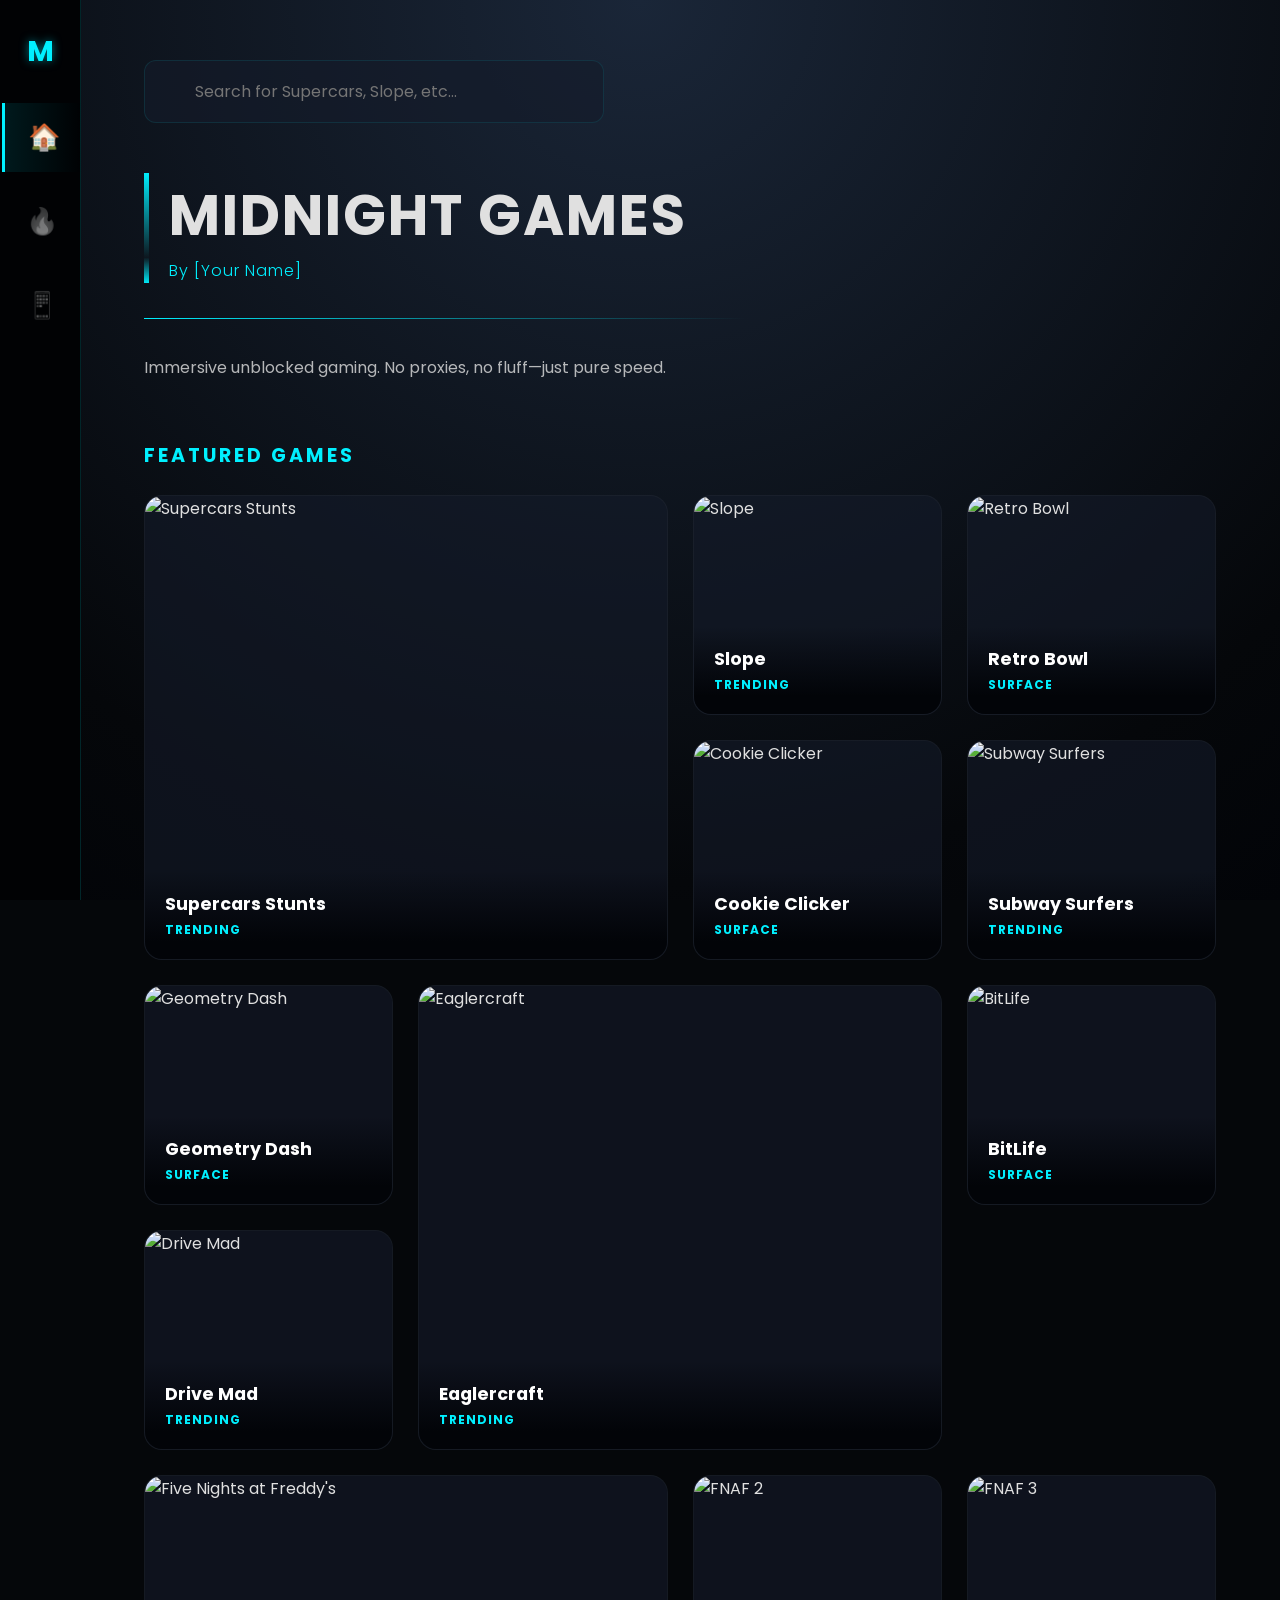
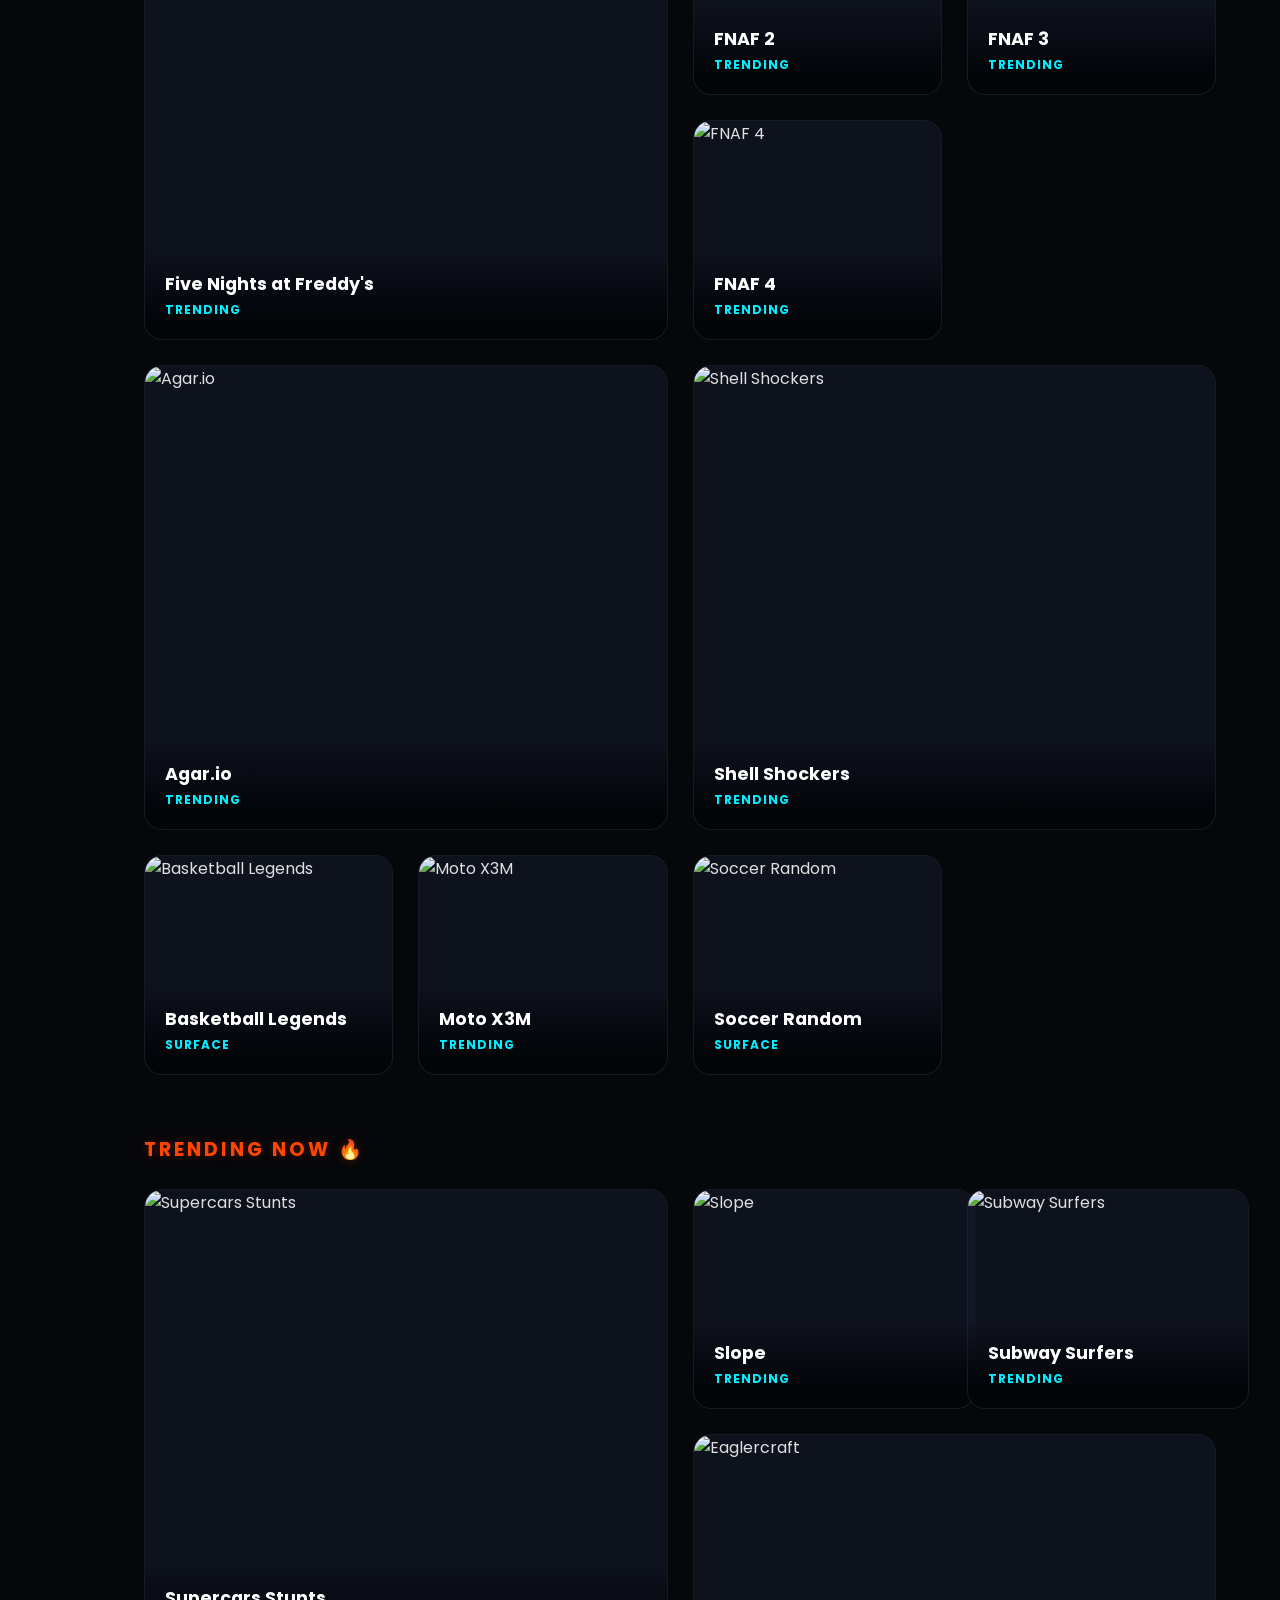
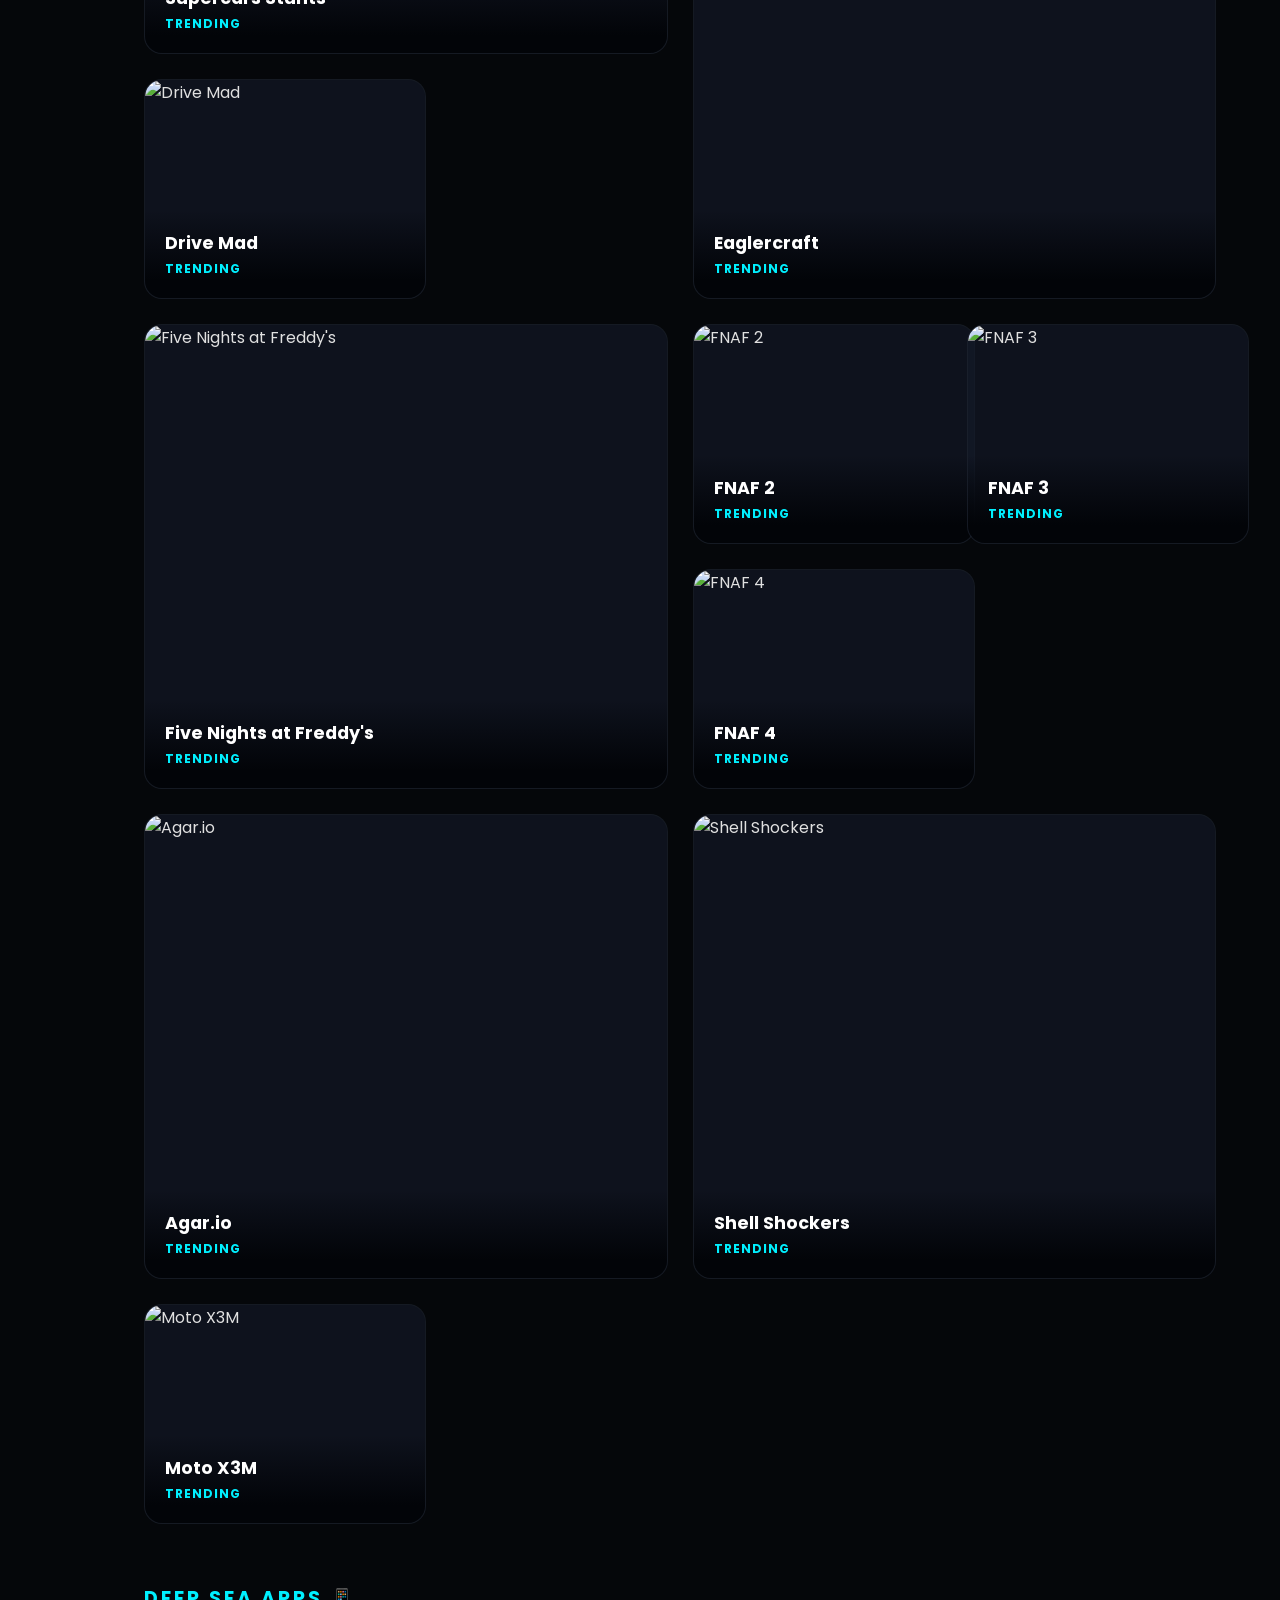
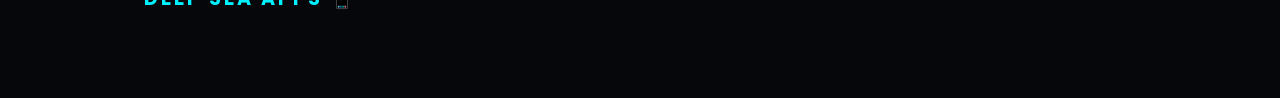
==== index.html @ 30ae0dbc "finish basic layout etc" ====
<!doctype html>
<html lang="en">
  <head>
    <meta charset="UTF-8" />
    <meta name="viewport" content="width=device-width, initial-scale=1.0" />
    <title>Midnight Games | Surface</title>
    <link rel="stylesheet" href="assets/css/style.css" />
  </head>
  <body>
    <aside class="sidebar">
      <div class="side-logo">M</div>
      <nav class="side-nav">
        <a href="index.html" class="active">🏠</a>
        <a href="#trending">🔥</a>
        <a href="#apps">📱</a>
      </nav>
    </aside>

    <main class="main-content">
      <nav class="top-nav">
        <div class="search-wr apper">
          <input
            type="text"
            id="gameSearch"
            placeholder="Search for Supercars, Slope, etc..."
          />
        </div>
      </nav>

      <header class="hero">
        <h1 class="title-main">MIDNIGHT GAMES</h1>
        <p class="role-subtitle">By [Your Name]</p>
        <div class="desc-container">
          <p class="fading-desc">
            Immersive unblocked gaming. No proxies, no fluff—just pure speed.
          </p>
        </div>
      </header>

      <section class="content-area">
        <h2 class="section-label">Featured Games</h2>
        <div class="bento-grid" id="featuredGrid"></div>
      </section>

      <section class="content-area" id="trending">
        <h2 class="section-label">
          Trending Now <span class="glow-text">🔥</span>
        </h2>
        <div class="bento-grid" id="trendingGrid"></div>
      </section>

      <section class="content-area" id="apps">
        <h2 class="section-label">
          Deep Sea Apps <span class="glow-text">📱</span>
        </h2>
        <div class="bento-grid" id="appsGrid"></div>
      </section>
    </main>

    <script src="assets/js/render.js"></script>
    <script src="assets/js/core.js"></script>
  </body>
</html>
---- assets/css/style.css ----
@import url("https://fonts.googleapis.com/css2?family=Poppins:wght@300;400;600&display=swap");

:root {
  /* 1. Spread the gradient: Changed 60% to 80% so the transition is smoother.
     2. Lifted the color: Used #1a2638 for a clearer 'Midnight' blue glow.
  */
  --bg: radial-gradient(
    circle at 50% 0%,
    #1a2638 0%,
    #05070a 80%,
    #020408 100%
  );
  --sidebar-bg: #010204; /* Slightly darker than the main bg to create a 'step' */
  --card: rgba(
    21,
    28,
    43,
    0.6
  ); /* Semi-transparent so the bg glow peeks through */
  --cyan: #00f0ff;
  --text: #e0e0e0;
  --sidebar-w: 80px;
  --transition: 0.3s cubic-bezier(0.4, 0, 0.2, 1);
}

body {
  /* Combined into the shorthand for better browser support */
  background: var(--bg) no-repeat fixed;
  background-color: #05070a;

  color: var(--text);
  font-family: "Poppins", Roboto, Helvetica, Arial, sans-serif;
  margin: 0;
  display: flex;
  min-height: 100vh;
}

/* Add this to your sidebar class to make the background change obvious */
.sidebar {
  background-color: var(--sidebar-bg);
  border-right: 1px solid rgba(0, 240, 255, 0.1);
  backdrop-filter: blur(10px);
}
/* Fix for the "Purple/Blue" link issue */
a {
  text-decoration: none;
  color: inherit; /* Forces link to stay white/gray */
  outline: none;
}

/* Sidebar Customization */
.sidebar {
  width: var(--sidebar-w);
  height: 100vh;
  background: var(--sidebar-bg);
  position: fixed;
  display: flex;
  flex-direction: column;
  align-items: center;
  border-right: 1px solid rgba(0, 240, 255, 0.15); /* Subtle cyan glow line */
  z-index: 1000;
}

.side-logo {
  font-size: 1.8rem;
  font-weight: bold;
  color: var(--cyan);
  margin: 30px 0;
  text-shadow: 0 0 10px rgba(0, 240, 255, 0.5);
}

.side-nav {
  display: flex;
  flex-direction: column;
  gap: 15px;
  width: 100%;
}

.side-nav a {
  font-size: 26px;
  padding: 15px 0;
  text-align: center;
  filter: grayscale(1) opacity(0.5);
  transition: var(--transition);
  border-left: 3px solid transparent;
}

.side-nav a:hover,
.side-nav a.active {
  filter: grayscale(0) opacity(1);
  background: linear-gradient(90deg, rgba(0, 240, 255, 0.1), transparent);
  border-left: 3px solid var(--cyan);
  transform: translateX(2px);
}

/* Main Content Area */
.main-content {
  margin-left: var(--sidebar-w);
  padding: 60px 5%;
  width: 100%;
}

/* Custom Instructions: Borders & Hero */
.title-main {
  /* Removed solid border, using border-image for a fading effect */
  border-left: 5px solid;
  border-image: linear-gradient(to bottom, var(--cyan), transparent) 1;
  padding-left: 20px;
  font-size: clamp(2rem, 5vw, 3.5rem);
  margin: 0;
  text-transform: uppercase;
  letter-spacing: 2px;
}

.role-subtitle {
  border-left: 5px solid;
  border-image: linear-gradient(to top, var(--cyan), transparent) 1; /* Fades upward to meet the name */
  padding-left: 20px;
  font-weight: 300;
  letter-spacing: 1px;
  color: var(--cyan);
  margin: 0;
}
.desc-container {
  margin-top: 35px;
  padding-top: 20px;
  border-top: 1px solid;
  border-image: linear-gradient(90deg, var(--cyan), transparent) 1; /* Fading top border */
  max-width: 600px;
}

.fading-desc {
  line-height: 1.6;
  opacity: 0.8;
}

/* Grid & Game Cards */
.section-label {
  margin: 60px 0 25px 0;
  font-size: 1.2rem;
  text-transform: uppercase;
  letter-spacing: 3px;
  color: var(--cyan);
}

.bento-grid {
  display: grid;
  grid-template-columns: repeat(auto-fill, minmax(240px, 1fr));
  grid-auto-rows: 220px;
  gap: 25px;
}

.game-tile {
  background: var(--card);
  border-radius: 18px;
  overflow: hidden;
  position: relative;
  border: 1px solid rgba(255, 255, 255, 0.03);
  transition: var(--transition);
  cursor: pointer;
}

.game-tile:hover {
  transform: translateY(-8px) scale(1.02);
  border-color: var(--cyan);
  box-shadow: 0 15px 35px rgba(0, 240, 255, 0.15);
}

.game-tile img {
  width: 100%;
  height: 100%;
  object-fit: cover;
  transition: 0.5s ease;
}

.game-tile:hover img {
  transform: scale(1.1);
}

/* Professional Game Info Overlay */
.tile-info {
  position: absolute;
  bottom: 0;
  width: 100%;
  padding: 20px;
  background: linear-gradient(to top, rgba(2, 4, 8, 1) 20%, transparent);
  display: flex;
  flex-direction: column;
  gap: 4px;
}

.tile-info h3 {
  margin: 0;
  font-size: 1.1rem;
  color: #fff; /* Keep title white */
}

.tile-info p {
  margin: 0;
  font-size: 0.75rem;
  color: var(--cyan); /* Category glows cyan */
  font-weight: bold;
  text-transform: uppercase;
  letter-spacing: 1px;
}
/* --- Search Bar Customization --- */
/* Container for the search bar to keep it aligned */
.top-nav {
  width: 100%;
  margin-bottom: 50px;
  display: flex;
  justify-content: flex-start; /* Aligns it to the left */
}

.search-wrapper {
  position: relative;
  width: 100%;
  max-width: 600px; /* Increased from 450px to 600px for a more "command center" feel */
}

#gameSearch {
  width: 100%; /* This ensures it fills the 600px wrapper */
  padding: 18px 20px 18px 50px; /* Slightly taller for a more modern, 'soft' feel */
  background: var(--card);
  border: 1px solid rgba(0, 240, 255, 0.1);
  border-radius: 12px; /* Matches your 'soft' Poppins vibe better than 10px */
  color: white;
  font-family:
    "Poppins", sans-serif; /* Ensures the font carries over to the input */
  font-size: 1rem;
  transition: all 0.3s ease;
  outline: none;
}

/* The Glow Effect when you click it */
#gameSearch:focus {
  border-color: var(--cyan);
  box-shadow: 0 0 15px rgba(0, 240, 255, 0.2);
  background: #111a2b;
}

/* Magnifying glass icon positioning */
.search-wrapper::before {
  content: "🔍";
  position: absolute;
  left: 15px;
  top: 50%;
  transform: translateY(-50%);
  font-size: 1.1rem;
  opacity: 0.5;
}
html {
  scroll-behavior: smooth;
}

/* Add a little glow to the trending section label */
#trending .section-label {
  color: #ff4500; /* Orange-Red glow */
  text-shadow: 0 0 10px rgba(255, 69, 0, 0.3);
}

.glow-text {
  animation: flicker 2s infinite;
}

@keyframes flicker {
  0%,
  100% {
    opacity: 1;
  }
  50% {
    opacity: 0.5;
  }
}
/* Container for the horizontal scroll */
.trending-wrapper {
  display: flex;
  overflow-x: auto; /* Allows side scrolling */
  gap: 20px;
  padding: 20px 0;
  scrollbar-width: none; /* Hides scrollbar on Firefox */
  scroll-behavior: smooth;
}

.trending-wrapper::-webkit-scrollbar {
  display: none; /* Hides scrollbar on Chrome/Safari */
}

/* Force tiles in the trending section to stay a fixed width */
#trendingGrid .game-tile {
  min-width: 280px; /* Adjust based on how "tempting" you want them */
  flex-shrink: 0; /* Prevents tiles from squishing */
}
/* Add this to style.css to give FNAF games a special feel */
.game-tile[onclick*="fnaf"]:hover {
  border-color: #ff0000;
  box-shadow: 0 0 20px rgba(255, 0, 0, 0.4);
}
/* This makes the "large" games take up more space in the grid */
.game-tile.large {
  grid-column: span 2;
  grid-row: span 2;
}

/* On mobile, we force them back to normal so they don't break the screen */
@media (max-width: 600px) {
  .game-tile.large {
    grid-column: span 1;
    grid-row: span 1;
  }
}
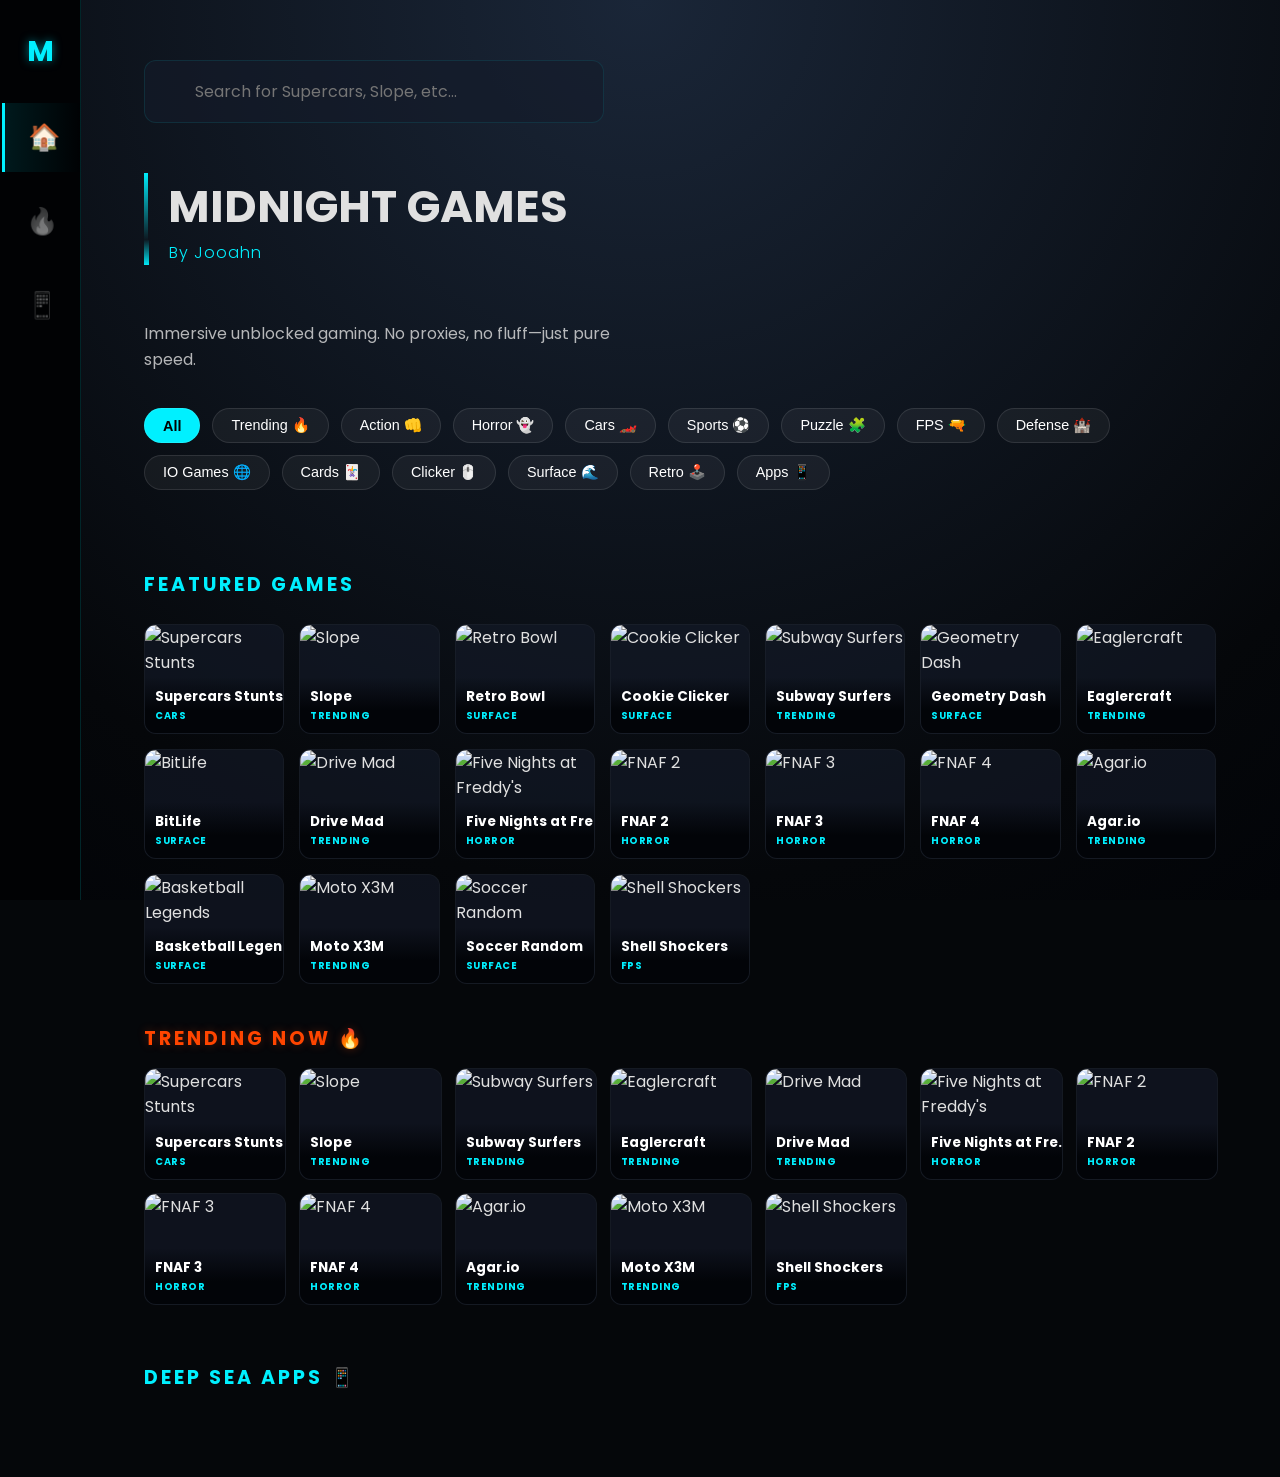
==== commit fca4d21b: "ready for deployment" ====
--- a/index.html
+++ b/index.html
@@ -29,14 +29,62 @@
 
       <header class="hero">
         <h1 class="title-main">MIDNIGHT GAMES</h1>
-        <p class="role-subtitle">By [Your Name]</p>
+        <p class="role-subtitle">By Jooahn</p>
         <div class="desc-container">
           <p class="fading-desc">
             Immersive unblocked gaming. No proxies, no fluff—just pure speed.
           </p>
         </div>
       </header>
+      <nav class="category-nav">
+        <button class="cat-btn active" onclick="filterByCategory('all')">
+          All
+        </button>
+        <button class="cat-btn" onclick="filterByCategory('Trending')">
+          Trending 🔥
+        </button>
 
+        <button class="cat-btn" onclick="filterByCategory('Action')">
+          Action 👊
+        </button>
+        <button class="cat-btn" onclick="filterByCategory('Horror')">
+          Horror 👻
+        </button>
+        <button class="cat-btn" onclick="filterByCategory('Cars')">
+          Cars 🏎️
+        </button>
+        <button class="cat-btn" onclick="filterByCategory('Sports')">
+          Sports ⚽
+        </button>
+        <button class="cat-btn" onclick="filterByCategory('Puzzle')">
+          Puzzle 🧩
+        </button>
+        <button class="cat-btn" onclick="filterByCategory('FPS')">
+          FPS 🔫
+        </button>
+        <button class="cat-btn" onclick="filterByCategory('TowerDefense')">
+          Defense 🏰
+        </button>
+        <button class="cat-btn" onclick="filterByCategory('IO')">
+          IO Games 🌐
+        </button>
+        <button class="cat-btn" onclick="filterByCategory('Cards')">
+          Cards 🃏
+        </button>
+        <button class="cat-btn" onclick="filterByCategory('Clicker')">
+          Clicker 🖱️
+        </button>
+
+        <button class="cat-btn" onclick="filterByCategory('Surface')">
+          Surface 🌊
+        </button>
+        <button class="cat-btn" onclick="filterByCategory('Retro')">
+          Retro 🕹️
+        </button>
+        <button class="cat-btn" onclick="filterByCategory('App')">
+          Apps 📱
+        </button>
+      </nav>
       <section class="content-area">
         <h2 class="section-label">Featured Games</h2>
         <div class="bento-grid" id="featuredGrid"></div>
@@ -46,7 +94,8 @@
         <h2 class="section-label">
           Trending Now <span class="glow-text">🔥</span>
         </h2>
-        <div class="bento-grid" id="trendingGrid"></div>
+
+        <div class="trending-wrapper" id="trendingGrid"></div>
       </section>
 
       <section class="content-area" id="apps">
--- a/assets/css/style.css
+++ b/assets/css/style.css
@@ -102,14 +102,11 @@
 
 /* Custom Instructions: Borders & Hero */
 .title-main {
-  /* Removed solid border, using border-image for a fading effect */
-  border-left: 5px solid;
+  border-left: 4px solid;
   border-image: linear-gradient(to bottom, var(--cyan), transparent) 1;
   padding-left: 20px;
-  font-size: clamp(2rem, 5vw, 3.5rem);
-  margin: 0;
-  text-transform: uppercase;
-  letter-spacing: 2px;
+  font-size: clamp(1.8rem, 4vw, 2.8rem); /* Slightly smaller */
+  margin: 0;
 }
 
 .role-subtitle {
@@ -122,11 +119,9 @@
   margin: 0;
 }
 .desc-container {
-  margin-top: 35px;
-  padding-top: 20px;
-  border-top: 1px solid;
-  border-image: linear-gradient(90deg, var(--cyan), transparent) 1; /* Fading top border */
-  max-width: 600px;
+  margin-top: 25px;
+  padding-top: 15px;
+  max-width: 500px;
 }
 
 .fading-desc {
@@ -145,14 +140,14 @@
 
 .bento-grid {
   display: grid;
-  grid-template-columns: repeat(auto-fill, minmax(240px, 1fr));
-  grid-auto-rows: 220px;
-  gap: 25px;
+  grid-template-columns: repeat(auto-fill, minmax(140px, 1fr));
+  grid-auto-rows: 110px;
+  gap: 15px;
 }
 
 .game-tile {
   background: var(--card);
-  border-radius: 18px;
+  border-radius: 12px; /* Smaller corner for smaller tile */
   overflow: hidden;
   position: relative;
   border: 1px solid rgba(255, 255, 255, 0.03);
@@ -182,26 +177,28 @@
   position: absolute;
   bottom: 0;
   width: 100%;
-  padding: 20px;
-  background: linear-gradient(to top, rgba(2, 4, 8, 1) 20%, transparent);
+  padding: 10px; /* Shrunk from 20px to prevent overlap */
+  background: linear-gradient(to top, rgba(2, 4, 8, 1) 40%, transparent);
   display: flex;
   flex-direction: column;
-  gap: 4px;
+  gap: 2px;
 }
 
 .tile-info h3 {
   margin: 0;
-  font-size: 1.1rem;
-  color: #fff; /* Keep title white */
-}
-
+  font-size: 0.85rem; /* Smaller font */
+  color: #fff;
+  white-space: nowrap;
+  overflow: hidden;
+  text-overflow: ellipsis; /* Keeps names on one line */
+}
 .tile-info p {
   margin: 0;
-  font-size: 0.75rem;
-  color: var(--cyan); /* Category glows cyan */
+  font-size: 0.6rem; /* Smaller category text */
+  color: var(--cyan);
   font-weight: bold;
   text-transform: uppercase;
-  letter-spacing: 1px;
+  letter-spacing: 0.5px;
 }
 /* --- Search Bar Customization --- */
 /* Container for the search bar to keep it aligned */
@@ -253,10 +250,11 @@
   scroll-behavior: smooth;
 }
 
-/* Add a little glow to the trending section label */
+/* --- Trending Section Label --- */
 #trending .section-label {
-  color: #ff4500; /* Orange-Red glow */
+  color: #ff4500;
   text-shadow: 0 0 10px rgba(255, 69, 0, 0.3);
+  margin: 40px 0 15px 0; /* Adjusted to match your new compact style */
 }
 
 .glow-text {
@@ -272,40 +270,91 @@
     opacity: 0.5;
   }
 }
-/* Container for the horizontal scroll */
+
+/* --- Horizontal Scroll Fix --- */
+/* IMPORTANT: In your index.html, change:
+   <div class="bento-grid" id="trendingGrid"> 
+   to:
+   <div class="trending-wrapper" id="trendingGrid">
+*/
 .trending-wrapper {
-  display: flex;
-  overflow-x: auto; /* Allows side scrolling */
-  gap: 20px;
-  padding: 20px 0;
-  scrollbar-width: none; /* Hides scrollbar on Firefox */
-  scroll-behavior: smooth;
-}
-
+  display: grid;
+  /* Uses your new 'half-size' math */
+  grid-template-columns: repeat(auto-fill, minmax(140px, 1fr));
+  grid-auto-rows: 110px;
+  gap: 15px;
+  width: 100%;
+}
 .trending-wrapper::-webkit-scrollbar {
   display: none; /* Hides scrollbar on Chrome/Safari */
 }
 
-/* Force tiles in the trending section to stay a fixed width */
+/* Force Trending Tiles to be consistent */
 #trendingGrid .game-tile {
-  min-width: 280px; /* Adjust based on how "tempting" you want them */
-  flex-shrink: 0; /* Prevents tiles from squishing */
-}
-/* Add this to style.css to give FNAF games a special feel */
+  /* Remove the fixed widths that were forcing the straight line */
+  min-width: 0;
+  width: 100%;
+  height: 100%;
+  flex-shrink: 1;
+}
+/* --- Special Effects & Grid Logic --- */
 .game-tile[onclick*="fnaf"]:hover {
   border-color: #ff0000;
   box-shadow: 0 0 20px rgba(255, 0, 0, 0.4);
 }
-/* This makes the "large" games take up more space in the grid */
+
+/* These only apply to the Featured/Apps BENTO grids, not Trending */
 .game-tile.large {
   grid-column: span 2;
   grid-row: span 2;
 }
 
-/* On mobile, we force them back to normal so they don't break the screen */
+/* Responsive Fix */
 @media (max-width: 600px) {
   .game-tile.large {
     grid-column: span 1;
     grid-row: span 1;
   }
-}
+
+  #trendingGrid .game-tile {
+    min-width: 150px; /* Slightly smaller on mobile */
+    width: 150px;
+  }
+}
+.category-nav {
+  display: flex;
+  flex-wrap: wrap; /* Allows buttons to drop to the next line */
+  gap: 12px;
+  padding: 20px 0;
+  justify-content: flex-start; /* Aligns them to the left */
+  width: 100%;
+  max-width: 100%; /* Ensures it never goes over 100% */
+}
+
+.category-nav::-webkit-scrollbar {
+  display: none;
+}
+
+.cat-btn {
+  background: rgba(255, 255, 255, 0.05);
+  border: 1px solid rgba(255, 255, 255, 0.1);
+  color: #fff;
+  padding: 8px 18px;
+  border-radius: 20px;
+  cursor: pointer;
+  white-space: nowrap;
+  transition: all 0.3s ease;
+  font-size: 0.9rem;
+}
+
+.cat-btn:hover {
+  background: rgba(0, 255, 255, 0.1);
+  border-color: var(--cyan);
+  box-shadow: 0 0 10px rgba(0, 255, 255, 0.2);
+}
+
+.cat-btn.active {
+  background: var(--cyan);
+  color: #000;
+  font-weight: bold;
+}
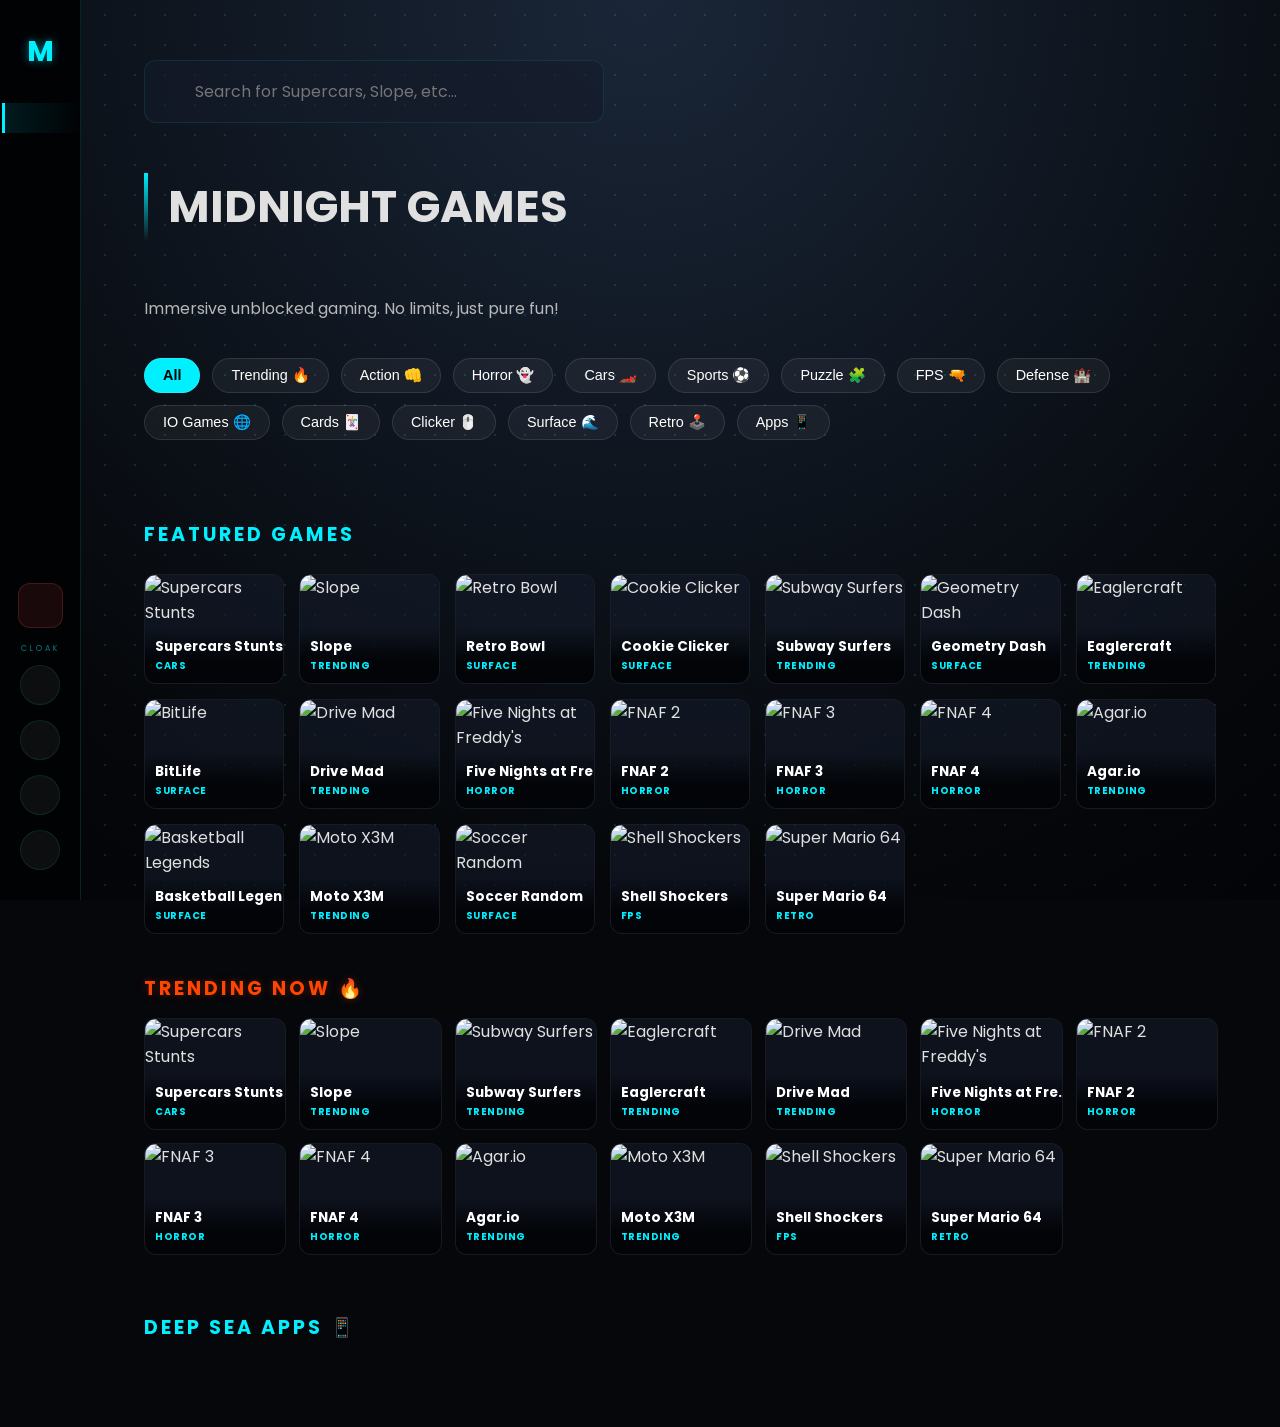
==== commit 413efecb: "deploy #2" ====
--- a/index.html
+++ b/index.html
@@ -5,15 +5,46 @@
     <meta name="viewport" content="width=device-width, initial-scale=1.0" />
     <title>Midnight Games | Surface</title>
     <link rel="stylesheet" href="assets/css/style.css" />
+    <script src="https://unpkg.com/lucide@latest"></script>
   </head>
   <body>
     <aside class="sidebar">
       <div class="side-logo">M</div>
+
       <nav class="side-nav">
-        <a href="index.html" class="active">🏠</a>
-        <a href="#trending">🔥</a>
-        <a href="#apps">📱</a>
+        <a href="#gameSearch" class="active" title="Home"
+          ><i data-lucide="home"></i
+        ></a>
+        <a href="#trending" title="Trending"><i data-lucide="flame"></i></a>
+        <a href="#apps" title="Apps"><i data-lucide="layout-grid"></i></a>
       </nav>
+
+      <div class="sidebar-footer">
+        <button onclick="panic()" title="PANIC" class="panic-btn">
+          <i data-lucide="shield-alert"></i>
+        </button>
+
+        <p
+          class="section-label"
+          style="font-size: 0.5rem; margin: 15px 0 10px 0; opacity: 0.5"
+        >
+          CLOAK
+        </p>
+        <div class="cloak-options">
+          <button onclick="applyCloak('docs')" title="Google Docs">
+            <i data-lucide="file-text"></i>
+          </button>
+          <button onclick="applyCloak('classroom')" title="Google Classroom">
+            <i data-lucide="graduation-cap"></i>
+          </button>
+          <button onclick="applyCloak('drive')" title="Google Drive">
+            <i data-lucide="hard-drive"></i>
+          </button>
+          <button onclick="applyCloak('google')" title="Google Search">
+            <i data-lucide="search"></i>
+          </button>
+        </div>
+      </div>
     </aside>
 
     <main class="main-content">
@@ -29,10 +60,11 @@
 
       <header class="hero">
         <h1 class="title-main">MIDNIGHT GAMES</h1>
-        <p class="role-subtitle">By Jooahn</p>
+
+        <p class="role-subtitle"></p>
         <div class="desc-container">
           <p class="fading-desc">
-            Immersive unblocked gaming. No proxies, no fluff—just pure speed.
+            Immersive unblocked gaming. No limits, just pure fun!
           </p>
         </div>
       </header>
@@ -85,7 +117,7 @@
           Apps 📱
         </button>
       </nav>
-      <section class="content-area">
+      <section class="content-area" id="featured">
         <h2 class="section-label">Featured Games</h2>
         <div class="bento-grid" id="featuredGrid"></div>
       </section>
--- a/assets/css/style.css
+++ b/assets/css/style.css
@@ -24,15 +24,25 @@
 }
 
 body {
-  /* Combined into the shorthand for better browser support */
-  background: var(--bg) no-repeat fixed;
+  margin: 0;
+  display: flex;
+  min-height: 100vh;
+  color: var(--text);
+  font-family: "Poppins", sans-serif;
+
+  /* The Dot Matrix + Radial Gradient */
+  background: 
+    /* Layer 1: The Dots */
+    radial-gradient(rgba(0, 240, 255, 0.15) 1.5px, transparent 1.5px),
+    /* Layer 2: Your original Midnight Glow */
+    radial-gradient(circle at 50% 0%, #1a2638 0%, #05070a 80%, #020408 100%);
+
+  /* Dot spacing: 30px apart */
+  background-size:
+    30px 30px,
+    100% 100%;
+  background-attachment: fixed;
   background-color: #05070a;
-
-  color: var(--text);
-  font-family: "Poppins", Roboto, Helvetica, Arial, sans-serif;
-  margin: 0;
-  display: flex;
-  min-height: 100vh;
 }
 
 /* Add this to your sidebar class to make the background change obvious */
@@ -93,6 +103,46 @@
   transform: translateX(2px);
 }
 
+/* cloak
+
+/* Sidebar Footer Positioning */
+.sidebar-footer {
+  margin-top: auto;
+  padding-bottom: 30px;
+  display: flex;
+  flex-direction: column;
+  align-items: center;
+  width: 100%;
+}
+
+/* Tighter, icon-only cloak buttons */
+.cloak-options {
+  display: flex;
+  flex-direction: column;
+  gap: 15px;
+}
+
+.cloak-options button {
+  background: rgba(255, 255, 255, 0.05);
+  border: 1px solid rgba(0, 240, 255, 0.1);
+  color: white;
+  width: 40px;
+  height: 40px;
+  border-radius: 50%;
+  cursor: pointer;
+  font-size: 1.2rem;
+  transition: all 0.3s ease;
+  display: flex;
+  align-items: center;
+  justify-content: center;
+}
+
+.cloak-options button:hover {
+  border-color: var(--cyan);
+  background: rgba(0, 240, 255, 0.1);
+  box-shadow: 0 0 10px rgba(0, 240, 255, 0.2);
+  transform: scale(1.1);
+}
 /* Main Content Area */
 .main-content {
   margin-left: var(--sidebar-w);
@@ -358,3 +408,26 @@
   color: #000;
   font-weight: bold;
 }
+/* panic */
+
+.panic-btn {
+  background: rgba(255, 77, 77, 0.1); /* Very faint red */
+  border: 1px solid rgba(255, 77, 77, 0.2);
+  color: #ff4d4d;
+  width: 45px;
+  height: 45px;
+  border-radius: 12px;
+  cursor: pointer;
+  font-size: 1.2rem;
+  transition: all 0.3s ease;
+  display: flex;
+  align-items: center;
+  justify-content: center;
+}
+
+.panic-btn:hover {
+  background: #ff4d4d;
+  color: #000;
+  box-shadow: 0 0 15px rgba(255, 77, 77, 0.4);
+  transform: scale(1.1);
+}
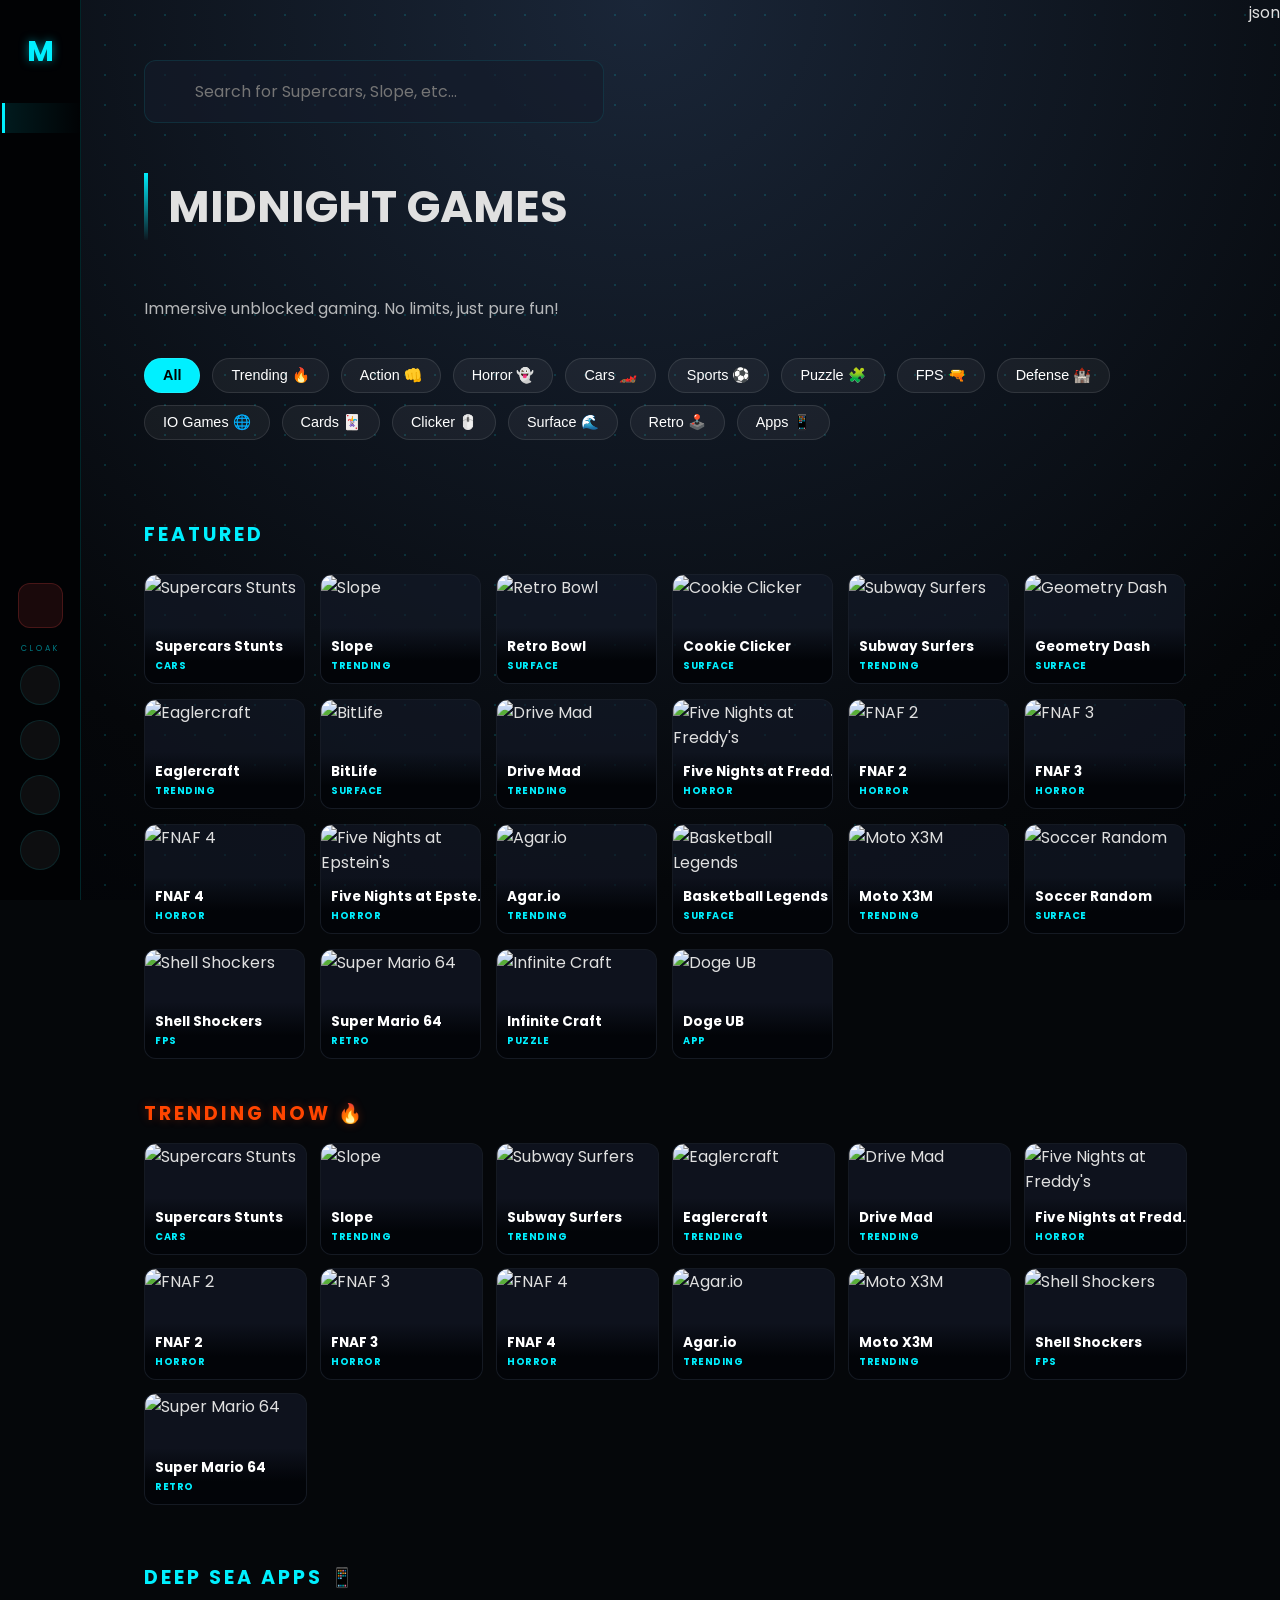
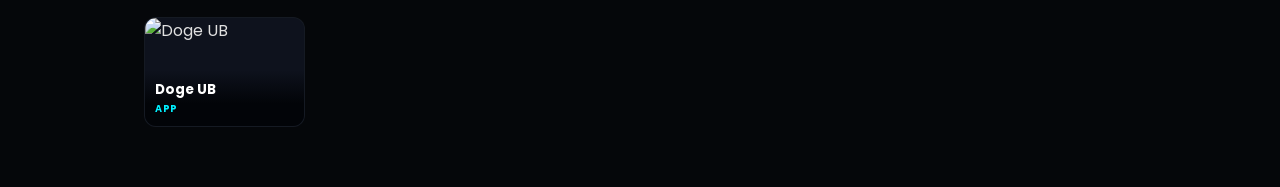
==== commit 3d5c86fa: "version 3" ====
--- a/index.html
+++ b/index.html
@@ -118,7 +118,7 @@
         </button>
       </nav>
       <section class="content-area" id="featured">
-        <h2 class="section-label">Featured Games</h2>
+        <h2 class="section-label">Featured</h2>
         <div class="bento-grid" id="featuredGrid"></div>
       </section>
 
@@ -134,10 +134,11 @@
         <h2 class="section-label">
           Deep Sea Apps <span class="glow-text">📱</span>
         </h2>
+
         <div class="bento-grid" id="appsGrid"></div>
       </section>
     </main>
-
+    json
     <script src="assets/js/render.js"></script>
     <script src="assets/js/core.js"></script>
   </body>
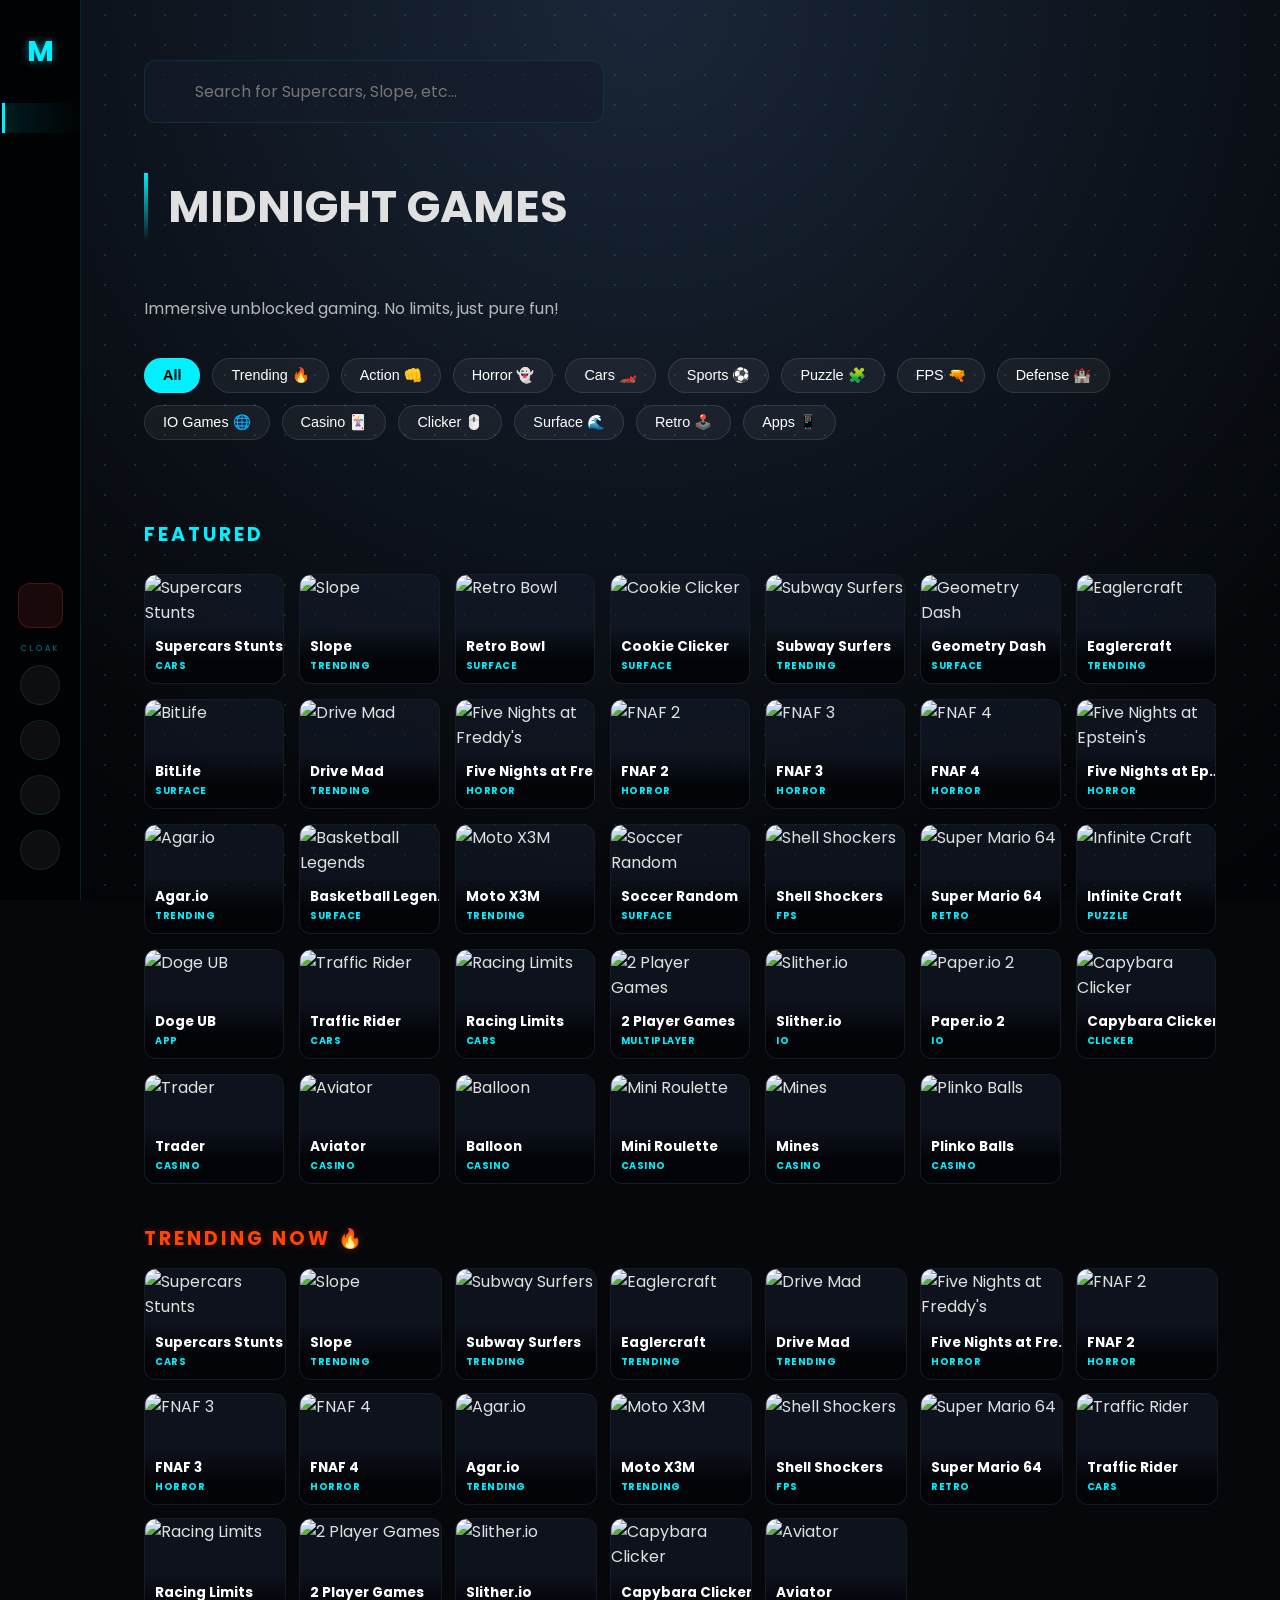
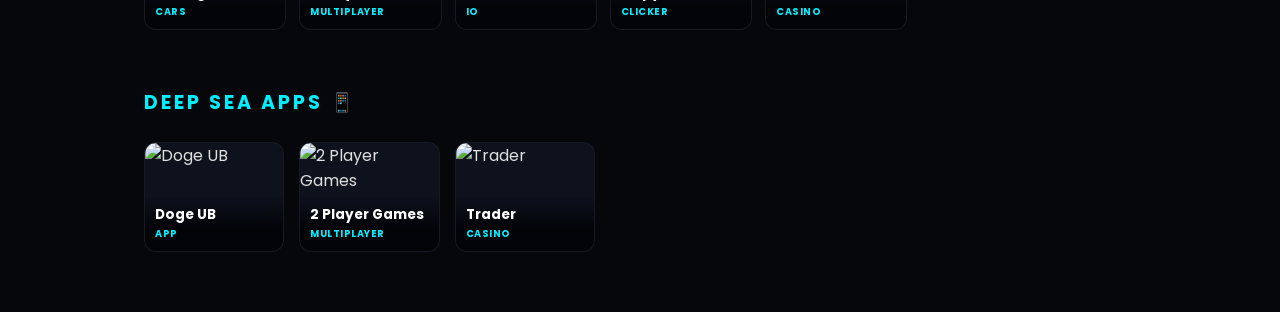
==== commit de5dc165: "add new games" ====
--- a/index.html
+++ b/index.html
@@ -100,8 +100,8 @@
         <button class="cat-btn" onclick="filterByCategory('IO')">
           IO Games 🌐
         </button>
-        <button class="cat-btn" onclick="filterByCategory('Cards')">
-          Cards 🃏
+        <button class="cat-btn" onclick="filterByCategory('Casino')">
+          Casino 🃏
         </button>
         <button class="cat-btn" onclick="filterByCategory('Clicker')">
           Clicker 🖱️
@@ -138,7 +138,7 @@
         <div class="bento-grid" id="appsGrid"></div>
       </section>
     </main>
-    json
+
     <script src="assets/js/render.js"></script>
     <script src="assets/js/core.js"></script>
   </body>
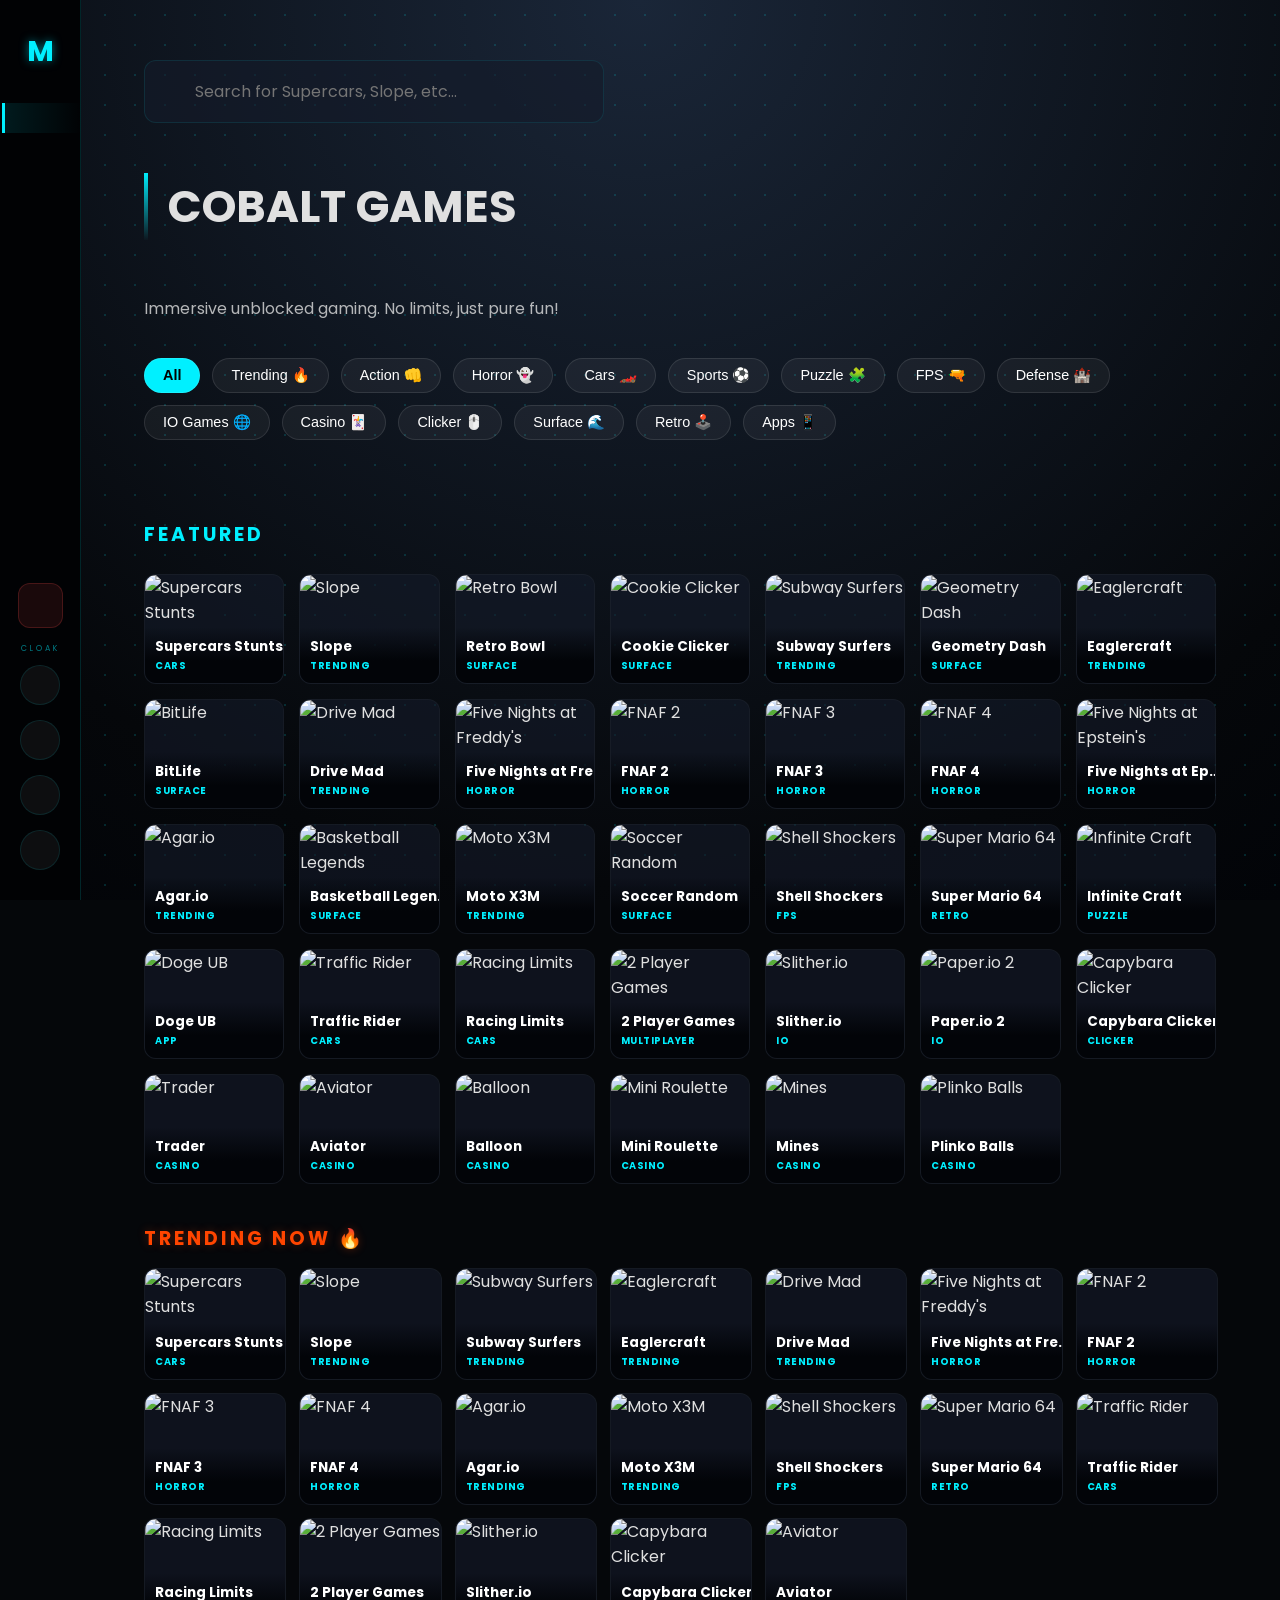
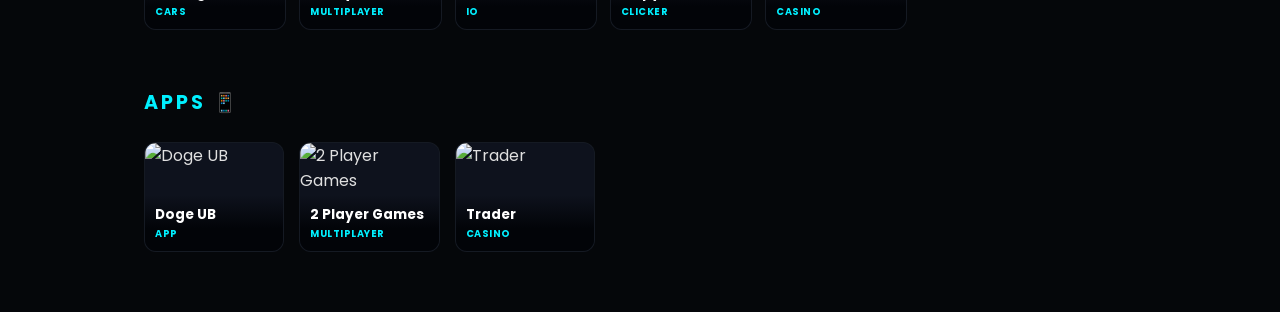
==== commit ff43ac6b: "change names to cobalt" ====
--- a/index.html
+++ b/index.html
@@ -3,7 +3,7 @@
   <head>
     <meta charset="UTF-8" />
     <meta name="viewport" content="width=device-width, initial-scale=1.0" />
-    <title>Midnight Games | Surface</title>
+    <title>Cobalt Games | Surface</title>
     <link rel="stylesheet" href="assets/css/style.css" />
     <script src="https://unpkg.com/lucide@latest"></script>
   </head>
@@ -59,7 +59,7 @@
       </nav>
 
       <header class="hero">
-        <h1 class="title-main">MIDNIGHT GAMES</h1>
+        <h1 class="title-main">COBALT GAMES</h1>
 
         <p class="role-subtitle"></p>
         <div class="desc-container">
@@ -131,9 +131,7 @@
       </section>
 
       <section class="content-area" id="apps">
-        <h2 class="section-label">
-          Deep Sea Apps <span class="glow-text">📱</span>
-        </h2>
+        <h2 class="section-label">Apps <span class="glow-text">📱</span></h2>
 
         <div class="bento-grid" id="appsGrid"></div>
       </section>
--- a/assets/css/style.css
+++ b/assets/css/style.css
@@ -152,13 +152,13 @@
 
 /* Custom Instructions: Borders & Hero */
 .title-main {
+  font-family:;
   border-left: 4px solid;
   border-image: linear-gradient(to bottom, var(--cyan), transparent) 1;
   padding-left: 20px;
   font-size: clamp(1.8rem, 4vw, 2.8rem); /* Slightly smaller */
   margin: 0;
 }
-
 .role-subtitle {
   border-left: 5px solid;
   border-image: linear-gradient(to top, var(--cyan), transparent) 1; /* Fades upward to meet the name */
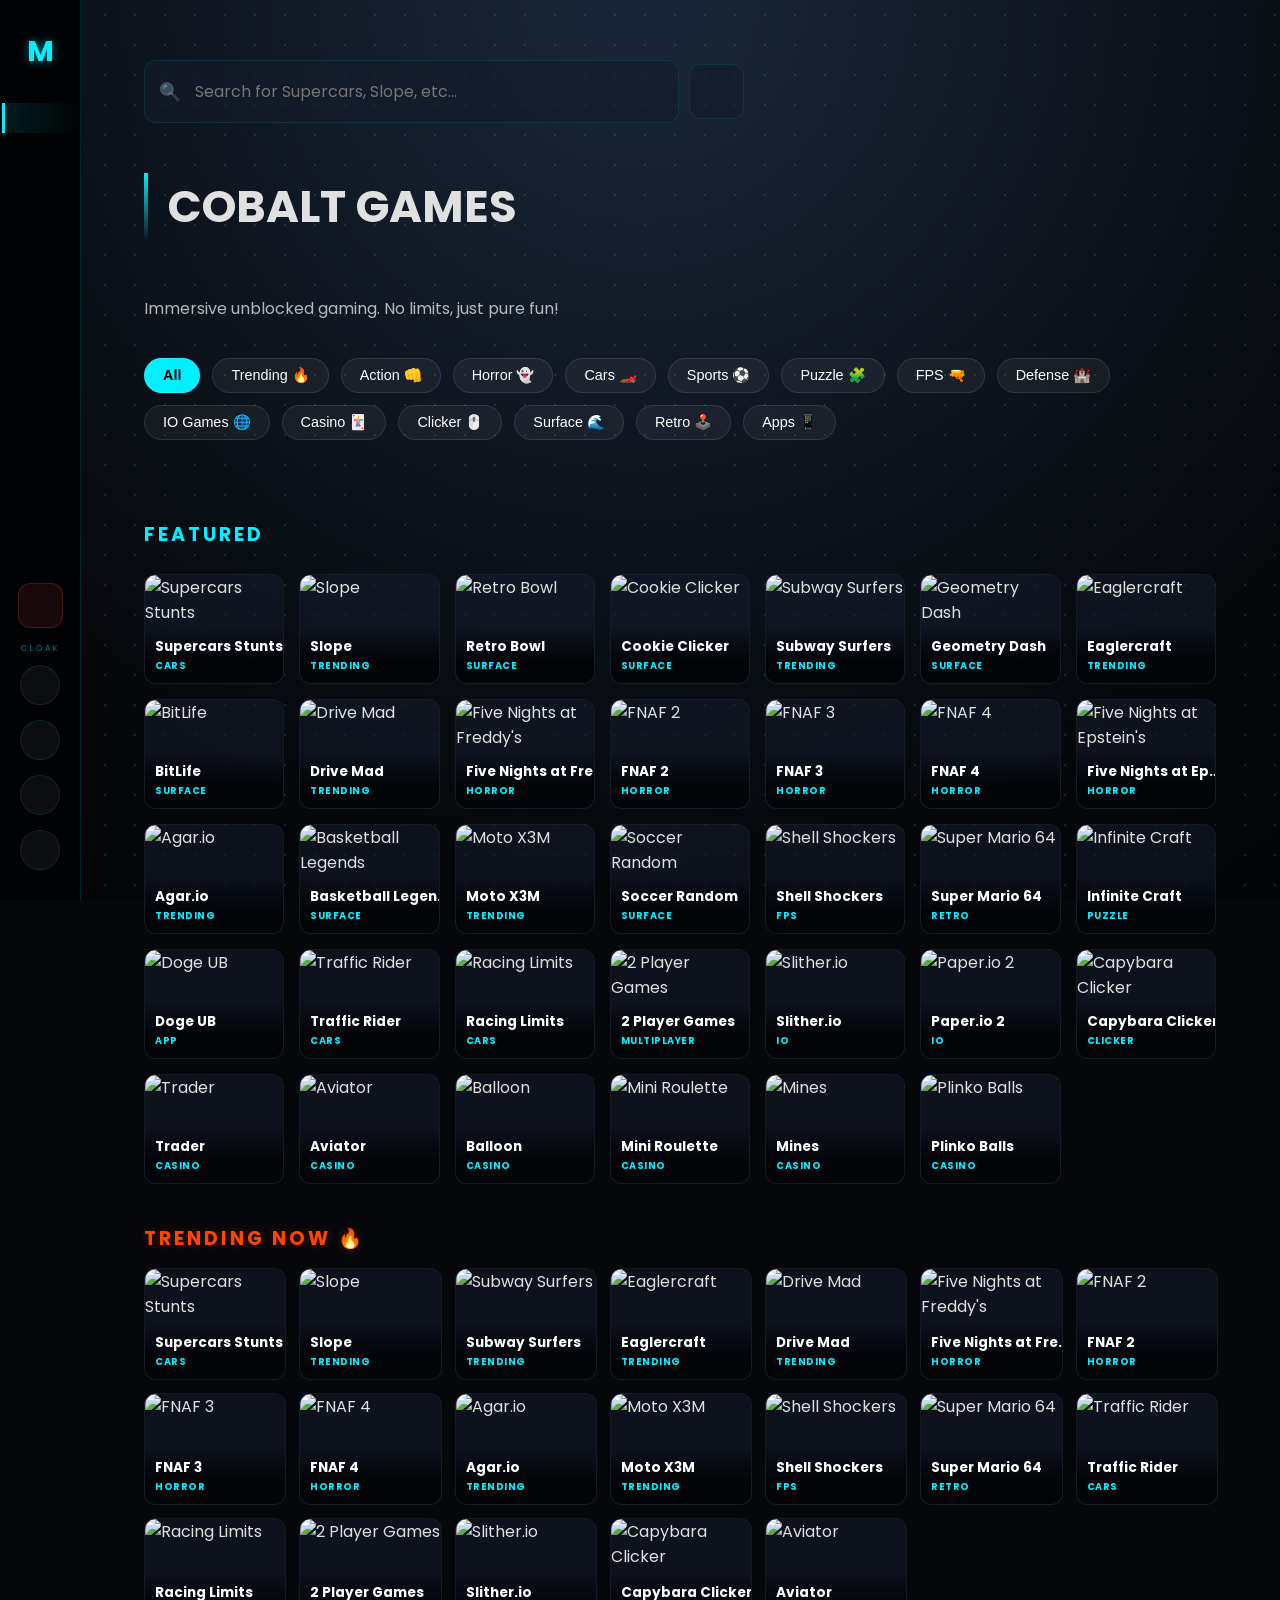
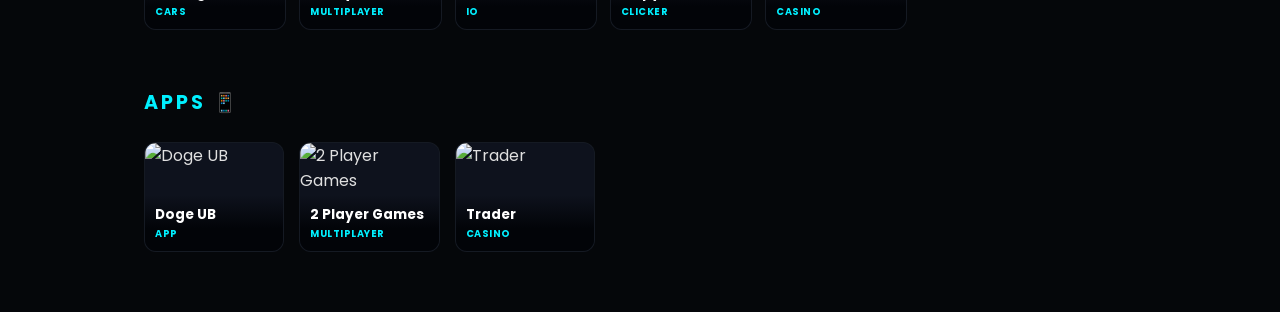
==== commit a46cd40b: "fulltab stealth" ====
--- a/index.html
+++ b/index.html
@@ -49,12 +49,19 @@
 
     <main class="main-content">
       <nav class="top-nav">
-        <div class="search-wr apper">
+        <div class="search-wrapper">
           <input
             type="text"
             id="gameSearch"
             placeholder="Search for Supercars, Slope, etc..."
           />
+          <button
+            onclick="siteCloak()"
+            class="nav-stealth-btn"
+            title="Verify Connection"
+          >
+            <i data-lucide="shield-check"></i>
+          </button>
         </div>
       </nav>
 
--- a/assets/css/style.css
+++ b/assets/css/style.css
@@ -259,12 +259,6 @@
   justify-content: flex-start; /* Aligns it to the left */
 }
 
-.search-wrapper {
-  position: relative;
-  width: 100%;
-  max-width: 600px; /* Increased from 450px to 600px for a more "command center" feel */
-}
-
 #gameSearch {
   width: 100%; /* This ensures it fills the 600px wrapper */
   padding: 18px 20px 18px 50px; /* Slightly taller for a more modern, 'soft' feel */
@@ -299,6 +293,50 @@
 html {
   scroll-behavior: smooth;
 }
+.search-wrapper {
+  position: relative;
+  width: 100%;
+  max-width: 600px;
+  display: flex;
+  align-items: center;
+  gap: 10px; /* Space between search and stealth button */
+}
+
+#gameSearch {
+  flex: 1; /* Makes the search bar take up the remaining space */
+  padding: 18px 20px 18px 50px;
+  background: var(--card);
+  border: 1px solid rgba(0, 240, 255, 0.1);
+  border-radius: 12px;
+  color: white;
+  outline: none;
+}
+
+.nav-stealth-btn {
+  background: var(--card);
+  border: 1px solid rgba(0, 240, 255, 0.1);
+  color: var(--cyan);
+  width: 55px;
+  height: 55px; /* Matches search bar height */
+  border-radius: 12px;
+  cursor: pointer;
+  display: flex;
+  align-items: center;
+  justify-content: center;
+  transition: all 0.3s ease;
+}
+
+.nav-stealth-btn:hover {
+  border-color: var(--cyan);
+  background: rgba(0, 240, 255, 0.05);
+  box-shadow: 0 0 15px rgba(0, 240, 255, 0.2);
+  transform: translateY(-2px);
+}
+
+.nav-stealth-btn i {
+  width: 20px;
+  height: 20px;
+}
 
 /* --- Trending Section Label --- */
 #trending .section-label {
